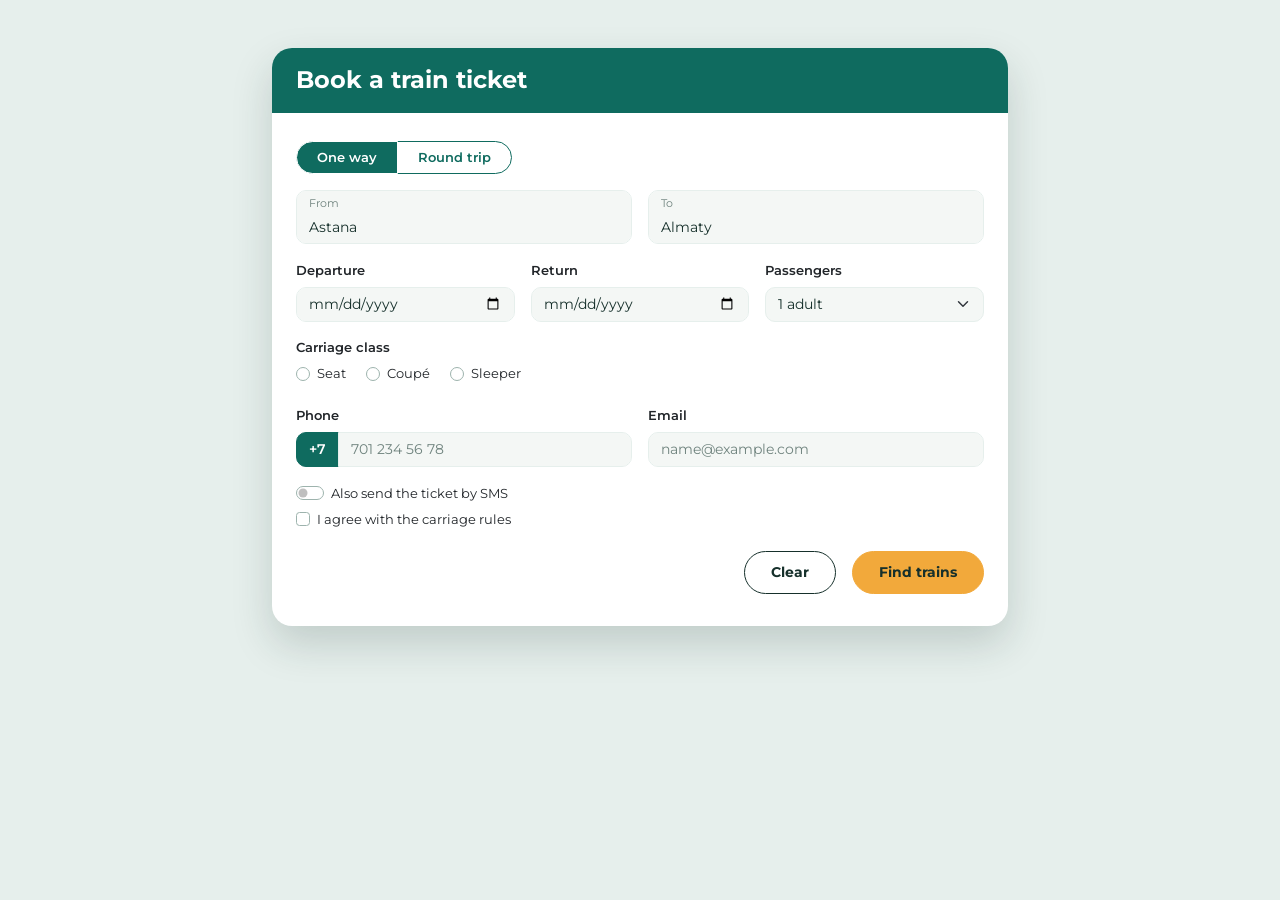
==== Assignment4/task1/index.html @ da7f937e "first commit" ====
<!DOCTYPE html>
<html lang="en">
<head>
  <meta charset="utf-8">
  <meta name="viewport" content="width=device-width, initial-scale=1">
  <title>Book a train ticket</title>
  <link rel="preconnect" href="https://fonts.googleapis.com">
  <link rel="preconnect" href="https://fonts.gstatic.com" crossorigin>
  <link href="https://fonts.googleapis.com/css2?family=Montserrat:wght@400;500;600;700&display=swap" rel="stylesheet">
  <link href="https://cdn.jsdelivr.net/npm/bootstrap@5.3.3/dist/css/bootstrap.min.css" rel="stylesheet">
  <link href="style.css" rel="stylesheet">
</head>
<body>
  <main class="container py-4 py-md-5">
    <div class="row justify-content-center">
      <div class="col-12 col-lg-10 col-xl-8">

        <!-- Bootstrap "card" -->
        <div class="card ticket-card">
          <div class="card-header ticket-header">
            <h1 class="h4 m-0">Book a train ticket</h1>
          </div>

          <form class="card-body ticket-body" action="#" method="get">
            <div class="row g-3">

              <!-- Radio buttons as a button group (.btn-check + .btn-group) -->
              <div class="col-12">
                <div class="btn-group trip-toggle" role="group" aria-label="Trip type">
                  <input type="radio" class="btn-check" name="trip" id="trip-one" value="one-way" checked>
                  <label class="btn" for="trip-one">One way</label>
                  <input type="radio" class="btn-check" name="trip" id="trip-round" value="round-trip">
                  <label class="btn" for="trip-round">Round trip</label>
                </div>
              </div>

              <!-- Floating labels -->
              <div class="col-12 col-md-6">
                <div class="form-floating">
                  <input type="text" class="form-control" id="from" name="from" placeholder="Astana" autocomplete="off" required>
                  <label for="from">From</label>
                </div>
              </div>
              <div class="col-12 col-md-6">
                <div class="form-floating">
                  <input type="text" class="form-control" id="to" name="to" placeholder="Almaty" autocomplete="off" required>
                  <label for="to">To</label>
                </div>
              </div>

              <!-- Date inputs + select -->
              <div class="col-12 col-md-4">
                <label for="departure" class="form-label">Departure</label>
                <input type="date" class="form-control" id="departure" name="departure" required>
              </div>
              <div class="col-12 col-md-4">
                <label for="return" class="form-label">Return</label>
                <input type="date" class="form-control" id="return" name="return">
              </div>
              <div class="col-12 col-md-4">
                <label for="passengers" class="form-label">Passengers</label>
                <select class="form-select" id="passengers" name="passengers">
                  <option value="1">1 adult</option>
                  <option value="2">2 adults</option>
                  <option value="3">3 adults</option>
                  <option value="4">4 adults</option>
                  <option value="5">5 adults</option>
                  <option value="6">6 adults</option>
                </select>
              </div>

              <!-- Inline radios in a fieldset -->
              <div class="col-12">
                <fieldset>
                  <legend class="form-label">Carriage class</legend>
                  <div class="form-check form-check-inline">
                    <input class="form-check-input" type="radio" name="class" id="class-seat" value="seat" required>
                    <label class="form-check-label" for="class-seat">Seat</label>
                  </div>
                  <div class="form-check form-check-inline">
                    <input class="form-check-input" type="radio" name="class" id="class-coupe" value="coupe">
                    <label class="form-check-label" for="class-coupe">Coupé</label>
                  </div>
                  <div class="form-check form-check-inline">
                    <input class="form-check-input" type="radio" name="class" id="class-sleeper" value="sleeper">
                    <label class="form-check-label" for="class-sleeper">Sleeper</label>
                  </div>
                </fieldset>
              </div>

              <!-- Input group with a "+7" prefix -->
              <div class="col-12 col-md-6">
                <label for="phone" class="form-label">Phone</label>
                <div class="input-group">
                  <span class="input-group-text">+7</span>
                  <input type="tel" class="form-control" id="phone" name="phone" placeholder="701 234 56 78" autocomplete="tel-national" required>
                </div>
              </div>
              <div class="col-12 col-md-6">
                <label for="email" class="form-label">Email</label>
                <input type="email" class="form-control" id="email" name="email" placeholder="name@example.com" autocomplete="email" required>
              </div>

              <!-- Switch + checkbox -->
              <div class="col-12">
                <div class="form-check form-switch">
                  <input class="form-check-input" type="checkbox" role="switch" id="sms" name="sms" value="yes">
                  <label class="form-check-label" for="sms">Also send the ticket by SMS</label>
                </div>
                <div class="form-check">
                  <input class="form-check-input" type="checkbox" id="agree" name="agree" required>
                  <label class="form-check-label" for="agree">I agree with the carriage rules</label>
                </div>
              </div>

              <!-- HTML order: Clear, then Find trains.
                   On a phone flex-column-reverse puts "Find trains" on top. -->
              <div class="col-12">
                <div class="d-flex flex-column-reverse flex-md-row justify-content-md-end gap-2 gap-md-3">
                  <button type="reset" class="btn btn-clear">Clear</button>
                  <button type="submit" class="btn btn-find">Find trains</button>
                </div>
              </div>

            </div>
          </form>
        </div>

      </div>
    </div>
  </main>
</body>
</html>
---- Assignment4/task1/style.css ----
/* Colors: green #0F6B5F, amber #F2A93B, dark #16302B, light #F4F7F5, lines #E6EFEC */

body {
  font-family: "Montserrat", sans-serif;
  color: #16302B;
  background-color: #E6EFEC;
  font-size: 14px;
}

/* card */
.ticket-card {
  border: 0;
  border-radius: 20px;
  box-shadow: 0 18px 40px rgba(22, 48, 43, 0.18);
  overflow: hidden;
}

.ticket-header {
  background-color: #0F6B5F;
  color: #ffffff;
  border: 0;
  padding: 18px 24px;
  font-weight: 700;
}

.ticket-header h1 {
  font-weight: 700;
  margin: 0;
}

.ticket-body {
  padding: 28px 24px 32px;
}

/* labels */
.form-label {
  font-weight: 600;
  font-size: 13px;
  margin-bottom: 6px;
}

legend.form-label {
  float: none;
  width: auto;
}

/* inputs */
.form-control,
.form-select {
  font-family: "Montserrat", sans-serif;
  font-size: 14px;
  color: #16302B;
  background-color: #F4F7F5;
  border: 1px solid #E6EFEC;
  border-radius: 10px;
}

.form-control::placeholder {
  color: #6f837e;
  opacity: 1;
}

.form-control:focus,
.form-select:focus {
  background-color: #ffffff;
  border-color: #0F6B5F;
  box-shadow: 0 0 0 3px rgba(15, 107, 95, 0.2);
}

/* "+7" before the phone number */
.input-group-text {
  font-family: "Montserrat", sans-serif;
  font-size: 14px;
  font-weight: 600;
  color: #ffffff;
  background-color: #0F6B5F;
  border: 1px solid #0F6B5F;
  border-radius: 10px 0 0 10px;
}

.input-group > .form-control {
  border-radius: 0 10px 10px 0;
}

/* floating label (From / To) */
.form-floating > .form-control {
  height: 54px;
  min-height: 0;
  padding-top: 26px;
  padding-bottom: 6px;
}

.form-floating > .form-control::placeholder {
  color: #16302B;
  opacity: 1;
}

.form-floating > label {
  font-size: 14px;
  padding: 9px 14px;
  color: #6f837e;
  transform: scale(0.75) translateY(-2px) translateX(2px);
}

.form-floating > label::after {
  display: none;
}

/* radio, checkbox, switch */
.form-check-input {
  border-color: #9db3ad;
}

.form-check-input:checked {
  background-color: #0F6B5F;
  border-color: #0F6B5F;
}

.form-check-input:focus {
  border-color: #0F6B5F;
  box-shadow: 0 0 0 3px rgba(15, 107, 95, 0.25);
}

.form-check-label {
  font-size: 13px;
}

/* One way / Round trip */
.trip-toggle .btn {
  font-family: "Montserrat", sans-serif;
  font-weight: 600;
  font-size: 13px;
  padding: 6px 20px;
  color: #0F6B5F;
  background-color: #ffffff;
  border: 1px solid #0F6B5F;
}

.trip-toggle .btn:first-of-type {
  border-radius: 999px 0 0 999px;
}

.trip-toggle .btn:last-of-type {
  border-radius: 0 999px 999px 0;
}

.trip-toggle .btn-check:checked + .btn {
  background-color: #0F6B5F;
  color: #ffffff;
}

.trip-toggle .btn-check:focus-visible + .btn {
  box-shadow: 0 0 0 3px rgba(242, 169, 59, 0.6);
}

/* buttons */
.btn-find,
.btn-clear {
  font-family: "Montserrat", sans-serif;
  font-weight: 700;
  font-size: 14px;
  border-radius: 999px;
  padding: 10px 26px;
}

.btn-find {
  background-color: #F2A93B;
  border: 1px solid #F2A93B;
  color: #16302B;
}

.btn-find:hover,
.btn-find:focus-visible {
  background-color: #e29a28;
  border-color: #e29a28;
  color: #16302B;
}

.btn-clear {
  background-color: #ffffff;
  border: 1px solid #16302B;
  color: #16302B;
}

.btn-clear:hover,
.btn-clear:focus-visible {
  background-color: #16302B;
  color: #ffffff;
}

/* phone */
@media (max-width: 575px) {
  .ticket-body {
    padding: 20px 16px 24px;
  }

  .ticket-header {
    padding: 14px 16px;
  }
}
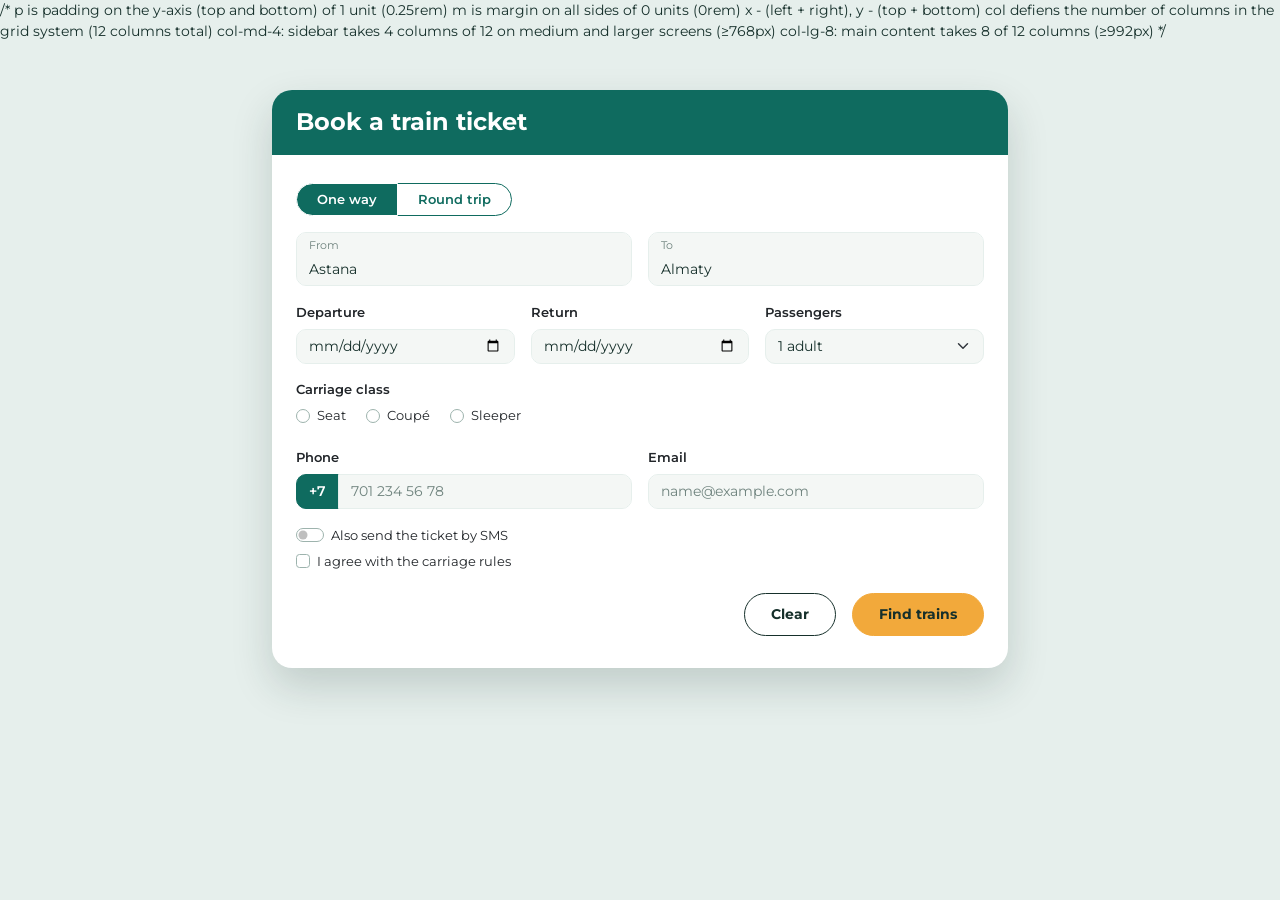
==== commit 5f582483: "comment12" ====
--- a/Assignment4/task1/index.html
+++ b/Assignment4/task1/index.html
@@ -10,8 +10,18 @@
   <link href="https://cdn.jsdelivr.net/npm/bootstrap@5.3.3/dist/css/bootstrap.min.css" rel="stylesheet">
   <link href="style.css" rel="stylesheet">
 </head>
+
+/*
+  p is padding on the y-axis (top and bottom) of 1 unit (0.25rem)
+  m is margin on all sides of 0 units (0rem)
+  x - (left + right), y - (top + bottom)
+  col defiens the number of columns in the grid system (12 columns total)
+  col-md-4: sidebar takes 4 columns of 12 on medium and larger screens (≥768px)
+  col-lg-8: main content takes 8 of 12 columns (≥992px)
+*/
+
 <body>
-  <main class="container py-4 py-md-5">
+  <main class="container py-4 py-md-5">  
     <div class="row justify-content-center">
       <div class="col-12 col-lg-10 col-xl-8">
 
--- a/Assignment4/task1/style.css
+++ b/Assignment4/task1/style.css
@@ -1,4 +1,22 @@
 /* Colors: green #0F6B5F, amber #F2A93B, dark #16302B, light #F4F7F5, lines #E6EFEC */
+/*
+• :hover — срабатывает, когда пользователь наводит курсор мыши на элемент.
+• :focus — срабатывает, когда элемент получает фокус
+(например, когда пользователь кликает на текстовое поле для ввода или переходит по элементам с помощью клавиатуры).
+• :focus-visible — умная версия :focus. Включается только при навигации с клавиатуры (через Tab), но не отображается при клике мышкой, чтобы не портить внешний вид кнопок.
+• :checked — выбирает отмеченные элементы формы (активные чекбоксы, выбранные радиокнопки или выбранные пункты в выпадающем списке).
+• :first-of-type — находит самый первый элемент конкретного типа (тега) среди соседей внутри одного родителя.
+• :last-of-type — находит самый последний элемент конкретного типа (тега) среди соседей внутри одного родителя.
+*/
+
+/*• ::before — виртуально вставляет контент перед содержимым элемента.
+• ::after — виртуально вставляет контент после содержимого элемента.
+• ::first-letter — стилизует только первую букву в тексте (например, для создания буквицы).
+• ::first-line — стилизует только первую строку текста.
+• ::placeholder — изменяет внешний вид подсказки (атрибута placeholder) внутри полей ввода <input>.
+• ::selection — управляет стилем (цветом текста и фона) выделенного пользователем фрагмента текста.
+*/
+
 
 body {
   font-family: "Montserrat", sans-serif;
@@ -78,11 +96,13 @@
   border-radius: 10px 0 0 10px;
 }
 
+/* > is for the input field */
 .input-group > .form-control {
   border-radius: 0 10px 10px 0;
 }
 
 /* floating label (From / To) */
+/* > is for the input field */
 .form-floating > .form-control {
   height: 54px;
   min-height: 0;
@@ -90,11 +110,13 @@
   padding-bottom: 6px;
 }
 
+/* > is for the input field */
 .form-floating > .form-control::placeholder {
   color: #16302B;
   opacity: 1;
 }
 
+/* > is for the label */
 .form-floating > label {
   font-size: 14px;
   padding: 9px 14px;
@@ -102,6 +124,7 @@
   transform: scale(0.75) translateY(-2px) translateX(2px);
 }
 
+/* > is for the input field */
 .form-floating > label::after {
   display: none;
 }
@@ -111,6 +134,7 @@
   border-color: #9db3ad;
 }
 
+/* :checked is for the checked  */
 .form-check-input:checked {
   background-color: #0F6B5F;
   border-color: #0F6B5F;
@@ -144,11 +168,13 @@
   border-radius: 0 999px 999px 0;
 }
 
+/* + is for first button */
 .trip-toggle .btn-check:checked + .btn {
   background-color: #0F6B5F;
   color: #ffffff;
 }
 
+/* + is for first button */
 .trip-toggle .btn-check:focus-visible + .btn {
   box-shadow: 0 0 0 3px rgba(242, 169, 59, 0.6);
 }
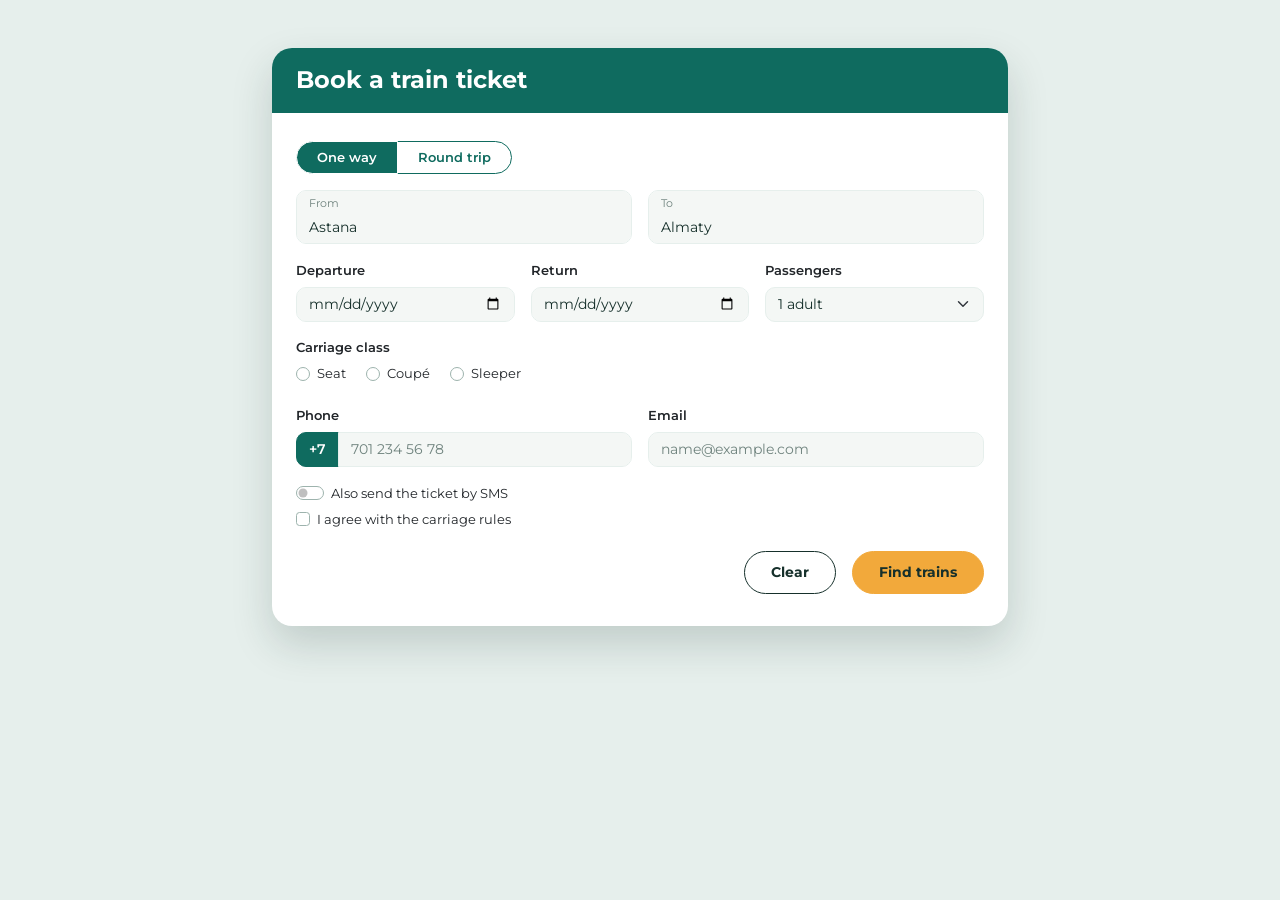
==== commit b81716ec: "commit again" ====
--- a/Assignment4/task1/index.html
+++ b/Assignment4/task1/index.html
@@ -11,14 +11,12 @@
   <link href="style.css" rel="stylesheet">
 </head>
 
-/*
-  p is padding on the y-axis (top and bottom) of 1 unit (0.25rem)
+<!--   p is padding on the y-axis (top and bottom) of 1 unit (0.25rem)
   m is margin on all sides of 0 units (0rem)
   x - (left + right), y - (top + bottom)
   col defiens the number of columns in the grid system (12 columns total)
   col-md-4: sidebar takes 4 columns of 12 on medium and larger screens (≥768px)
-  col-lg-8: main content takes 8 of 12 columns (≥992px)
-*/
+  col-lg-8: main content takes 8 of 12 columns (≥992px) -->
 
 <body>
   <main class="container py-4 py-md-5">  
